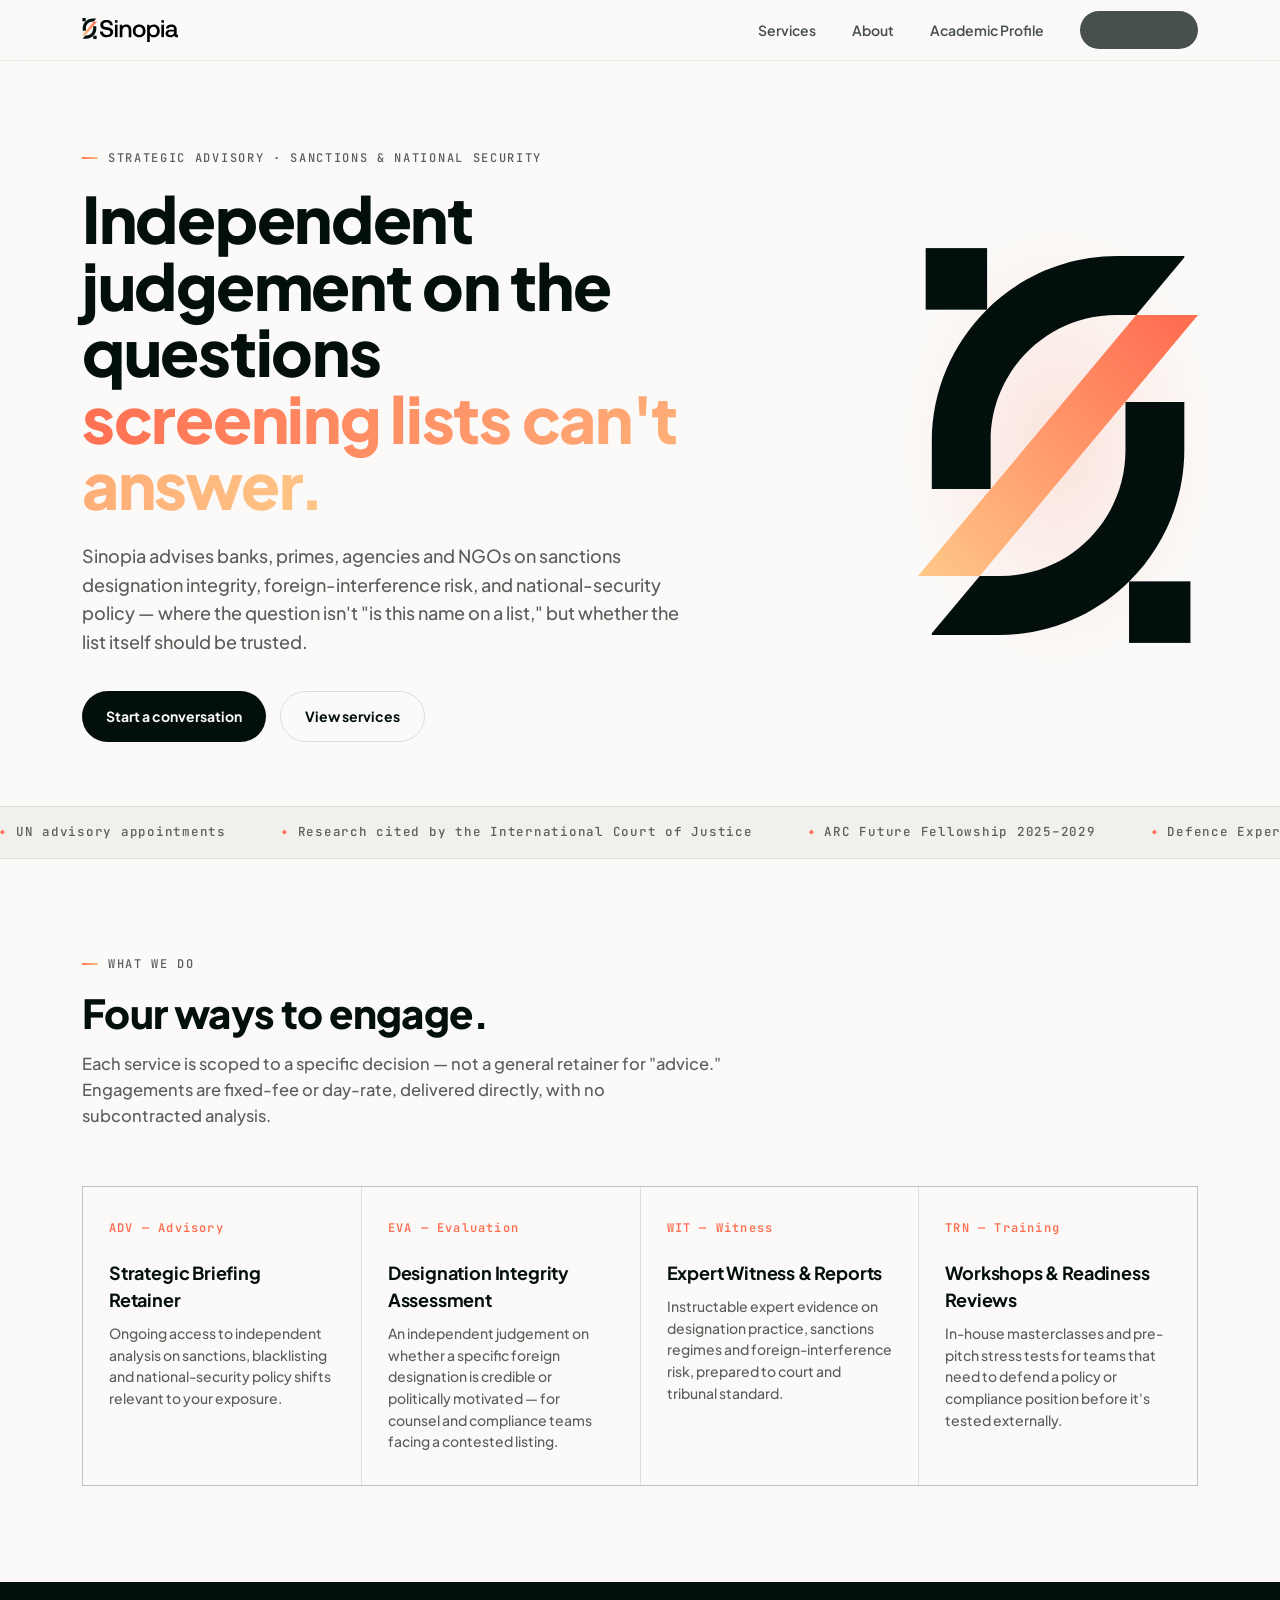
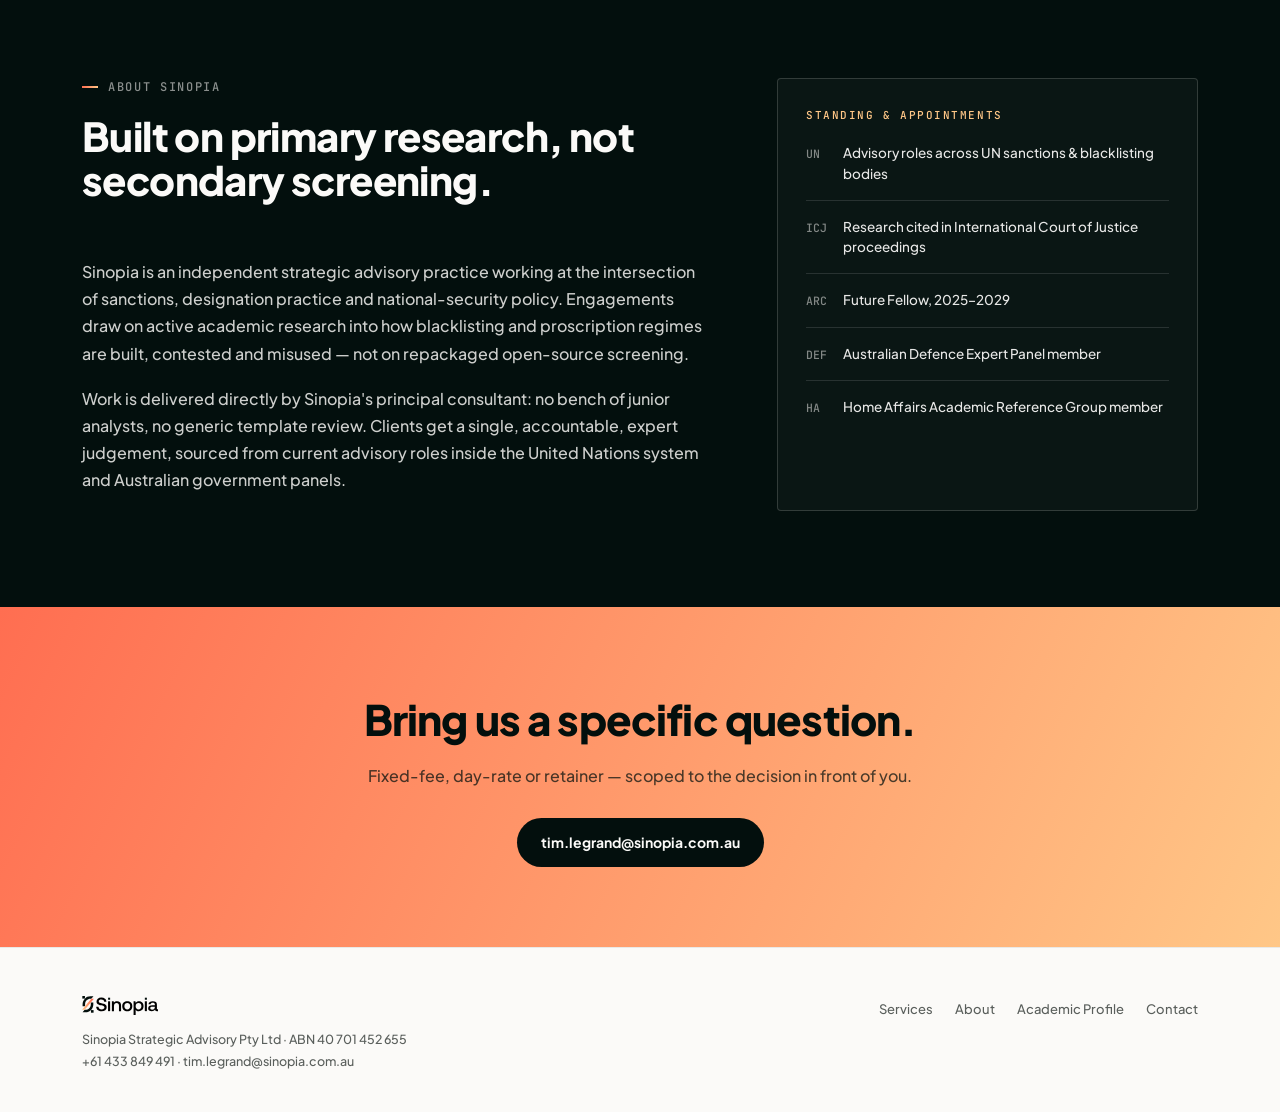
==== index.html @ 49659afa "Initial site: multi-page Sinopia site with noindexed academic profile" ====
<!doctype html>
<html lang="en">
<head>
<meta charset="utf-8">
<meta name="viewport" content="width=device-width,initial-scale=1">
<title>Sinopia Strategic Advisory</title>
<meta name="description" content="Independent strategic advisory on sanctions, designation integrity, and national-security policy. Government-grade analysis for banks, primes, and agencies.">
<link rel="stylesheet" href="styles.css">
</head>
<body>

<header class="site-nav">
  <div class="nav-row">
    <a class="brand" href="index.html" aria-label="Sinopia Strategic Advisory">
      <img src="assets/Asset_3.svg" alt="Sinopia">
    </a>
    <nav>
      <ul class="nav-links">
        <li><a href="#services">Services</a></li>
        <li><a href="#about">About</a></li>
        <li><a href="academic.html">Academic Profile</a></li>
        <li><a href="#contact" class="nav-cta">Get in touch</a></li>
      </ul>
    </nav>
  </div>
</header>

<section class="hero">
  <div class="wrap hero-grid">
    <div>
      <div class="eyebrow">Strategic Advisory · Sanctions &amp; National Security</div>
      <h1>Independent judgement on the questions <span class="accent">screening lists can't answer.</span></h1>
      <p class="lede">Sinopia advises banks, primes, agencies and NGOs on sanctions designation integrity, foreign-interference risk, and national-security policy — where the question isn't "is this name on a list," but whether the list itself should be trusted.</p>
      <div class="hero-actions">
        <a href="#contact" class="btn btn-primary">Start a conversation</a>
        <a href="#services" class="btn btn-ghost">View services</a>
      </div>
    </div>
    <div class="hero-mark">
      <div class="slash-glow"></div>
      <img src="assets/Asset_6.svg" alt="">
    </div>
  </div>
</section>

<div class="marquee" aria-hidden="true">
  <div class="marquee-track">
    <span>UN advisory appointments</span>
    <span>Research cited by the International Court of Justice</span>
    <span>ARC Future Fellowship 2025–2029</span>
    <span>Defence Expert Panel</span>
    <span>Home Affairs Reference Group</span>
    <span>$2.7M+ competitive funding track record</span>
    <span>UN advisory appointments</span>
    <span>Research cited by the International Court of Justice</span>
    <span>ARC Future Fellowship 2025–2029</span>
    <span>Defence Expert Panel</span>
    <span>Home Affairs Reference Group</span>
    <span>$2.7M+ competitive funding track record</span>
  </div>
</div>

<section id="services">
  <div class="wrap">
    <div class="section-head">
      <div class="eyebrow">What we do</div>
      <h2>Four ways to engage.</h2>
      <p>Each service is scoped to a specific decision — not a general retainer for "advice." Engagements are fixed-fee or day-rate, delivered directly, with no subcontracted analysis.</p>
    </div>
    <div class="services-grid">
      <div class="service-card">
        <span class="service-code">ADV — Advisory</span>
        <h3>Strategic Briefing Retainer</h3>
        <p>Ongoing access to independent analysis on sanctions, blacklisting and national-security policy shifts relevant to your exposure.</p>
      </div>
      <div class="service-card">
        <span class="service-code">EVA — Evaluation</span>
        <h3>Designation Integrity Assessment</h3>
        <p>An independent judgement on whether a specific foreign designation is credible or politically motivated — for counsel and compliance teams facing a contested listing.</p>
      </div>
      <div class="service-card">
        <span class="service-code">WIT — Witness</span>
        <h3>Expert Witness &amp; Reports</h3>
        <p>Instructable expert evidence on designation practice, sanctions regimes and foreign-interference risk, prepared to court and tribunal standard.</p>
      </div>
      <div class="service-card">
        <span class="service-code">TRN — Training</span>
        <h3>Workshops &amp; Readiness Reviews</h3>
        <p>In-house masterclasses and pre-pitch stress tests for teams that need to defend a policy or compliance position before it's tested externally.</p>
      </div>
    </div>
  </div>
</section>

<section class="about" id="about">
  <div class="wrap about-grid">
    <div>
      <div class="section-head">
        <div class="eyebrow" style="color:rgba(251,250,248,0.55)">About Sinopia</div>
        <h2>Built on primary research, not secondary screening.</h2>
      </div>
      <div class="about-body">
        <p>Sinopia is an independent strategic advisory practice working at the intersection of sanctions, designation practice and national-security policy. Engagements draw on active academic research into how blacklisting and proscription regimes are built, contested and misused — not on repackaged open-source screening.</p>
        <p>Work is delivered directly by Sinopia's principal consultant: no bench of junior analysts, no generic template review. Clients get a single, accountable, expert judgement, sourced from current advisory roles inside the United Nations system and Australian government panels.</p>
      </div>
    </div>
    <div class="dossier">
      <span class="dossier-label">Standing &amp; appointments</span>
      <dl>
        <dt>UN</dt><dd>Advisory roles across UN sanctions &amp; blacklisting bodies</dd>
        <hr>
        <dt>ICJ</dt><dd>Research cited in International Court of Justice proceedings</dd>
        <hr>
        <dt>ARC</dt><dd>Future Fellow, 2025–2029</dd>
        <hr>
        <dt>DEF</dt><dd>Australian Defence Expert Panel member</dd>
        <hr>
        <dt>HA</dt><dd>Home Affairs Academic Reference Group member</dd>
      </dl>
    </div>
  </div>
</section>

<section class="contact-band" id="contact">
  <div class="wrap">
    <h2>Bring us a specific question.</h2>
    <p>Fixed-fee, day-rate or retainer — scoped to the decision in front of you.</p>
    <a href="mailto:tim.legrand@sinopia.com.au" class="btn">tim.legrand@sinopia.com.au</a>
  </div>
</section>

<footer>
  <div class="wrap footer-row">
    <div>
      <img src="assets/Asset_3.svg" alt="Sinopia" style="margin-bottom:14px;">
      <div class="footer-meta">
        Sinopia Strategic Advisory Pty Ltd · ABN 40 701 452 655<br>
        +61 433 849 491 · tim.legrand@sinopia.com.au
      </div>
    </div>
    <ul class="footer-links">
      <li><a href="#services">Services</a></li>
      <li><a href="#about">About</a></li>
      <li><a href="academic.html">Academic Profile</a></li>
      <li><a href="#contact">Contact</a></li>
    </ul>
  </div>
</footer>

</body>
</html>
---- styles.css ----
@import url('https://fonts.googleapis.com/css2?family=Plus+Jakarta+Sans:ital,wght@0,400;0,500;0,600;0,700;0,800;1,500&family=JetBrains+Mono:wght@400;500;600&display=swap');

:root{
  --ink:#030f0d;
  --paper:#fbfaf8;
  --paper-2:#f2f0ec;
  --line: rgba(3,15,13,0.12);
  --line-soft: rgba(3,15,13,0.07);
  --mut:#5a5f5c;
  --navy:#29429B;
  --amber:#FCB247;
  --coral:#FF6E51;
  --peach:#FFC787;
  --grad: linear-gradient(115deg, var(--coral) 0%, var(--peach) 100%);
  --serif: "Plus Jakarta Sans", ui-sans-serif, -apple-system, sans-serif;
  --mono: "JetBrains Mono", ui-monospace, monospace;
  --maxw: 1180px;
}

*{box-sizing:border-box; margin:0; padding:0;}
html{scroll-behavior:smooth;}
body{
  background:var(--paper);
  color:var(--ink);
  font-family:var(--serif);
  font-weight:500;
  line-height:1.5;
  -webkit-font-smoothing:antialiased;
}
img{display:block; max-width:100%;}
a{color:inherit;}
.wrap{max-width:var(--maxw); margin:0 auto; padding:0 32px;}

/* ---------- Nav ---------- */
header.site-nav{
  position:sticky; top:0; z-index:50;
  background:rgba(251,250,248,0.86);
  backdrop-filter:blur(10px);
  border-bottom:1px solid var(--line-soft);
}
.nav-row{
  display:flex; align-items:center; justify-content:space-between;
  padding:18px 32px; max-width:var(--maxw); margin:0 auto;
}
.brand{display:flex; align-items:center; gap:10px; text-decoration:none;}
.brand img{height:24px; width:auto;}
.nav-links{display:flex; align-items:center; gap:36px; list-style:none;}
.nav-links a{
  text-decoration:none; font-size:14px; font-weight:600; color:var(--ink);
  opacity:0.72; transition:opacity .15s;
}
.nav-links a:hover{opacity:1;}
.nav-cta{
  font-size:13px; font-weight:700; padding:10px 18px; border-radius:100px;
  background:var(--ink); color:var(--paper); text-decoration:none;
  letter-spacing:.01em;
}
@media (max-width:760px){
  .nav-links{display:none;}
}

/* ---------- Eyebrow / labels ---------- */
.eyebrow{
  font-family:var(--mono); font-size:12px; letter-spacing:.14em; text-transform:uppercase;
  color:var(--mut); display:flex; align-items:center; gap:10px; margin-bottom:18px;
}
.eyebrow::before{
  content:""; width:16px; height:2px; background:var(--grad); display:inline-block;
}

/* ---------- Hero ---------- */
.hero{
  padding:88px 0 64px;
  position:relative;
  overflow:hidden;
}
.hero-grid{
  display:grid; grid-template-columns:1.15fr 0.85fr; gap:64px; align-items:center;
}
.hero h1{
  font-size:clamp(38px,5.2vw,64px);
  line-height:1.04;
  letter-spacing:-0.02em;
  font-weight:800;
}
.hero h1 .accent{
  background:var(--grad);
  -webkit-background-clip:text; background-clip:text; color:transparent;
}
.hero p.lede{
  margin-top:24px; font-size:18px; line-height:1.6; color:var(--mut); max-width:46ch;
  font-weight:500;
}
.hero-actions{display:flex; gap:14px; margin-top:34px; flex-wrap:wrap;}
.btn{
  display:inline-flex; align-items:center; gap:8px;
  font-size:14px; font-weight:700; text-decoration:none;
  padding:14px 24px; border-radius:100px;
}
.btn-primary{background:var(--ink); color:var(--paper);}
.btn-ghost{border:1.5px solid var(--line); color:var(--ink);}
.btn-primary:hover{opacity:.88;}
.btn-ghost:hover{border-color:var(--ink);}

.hero-mark{
  position:relative; aspect-ratio:206/290; max-width:280px; margin-left:auto;
}
.hero-mark svg, .hero-mark img{width:100%; height:100%;}
.hero-mark .slash-glow{
  position:absolute; inset:-30%;
  background:radial-gradient(closest-side, rgba(255,110,81,0.16), transparent 70%);
  z-index:-1;
}
@media (max-width:860px){
  .hero-grid{grid-template-columns:1fr; gap:40px;}
  .hero-mark{margin:0 auto; max-width:170px;}
}

/* ---------- Credentials marquee ---------- */
.marquee{
  border-top:1px solid var(--line-soft); border-bottom:1px solid var(--line-soft);
  background:var(--paper-2);
  overflow:hidden; padding:16px 0;
}
.marquee-track{
  display:flex; gap:56px; white-space:nowrap;
  animation:scroll 34s linear infinite;
  width:max-content;
}
.marquee-track span{
  font-family:var(--mono); font-size:12.5px; letter-spacing:.06em;
  color:var(--mut); display:inline-flex; align-items:center; gap:10px;
}
.marquee-track span::before{content:"◆"; color:var(--coral); font-size:8px;}
@keyframes scroll{ from{transform:translateX(0);} to{transform:translateX(-50%);} }
@media (prefers-reduced-motion: reduce){ .marquee-track{animation:none;} }

/* ---------- Section shell ---------- */
section{padding:96px 0;}
.section-head{max-width:640px; margin-bottom:56px;}
.section-head h2{
  font-size:clamp(28px,3.4vw,40px); font-weight:800; letter-spacing:-0.015em; line-height:1.1;
}
.section-head p{margin-top:16px; color:var(--mut); font-size:16.5px; line-height:1.6;}

/* ---------- Services ---------- */
.services-grid{
  display:grid; grid-template-columns:repeat(4,1fr); gap:1px;
  background:var(--line); border:1px solid var(--line);
}
.service-card{
  background:var(--paper); padding:32px 26px; position:relative;
  transition:background .18s;
}
.service-card:hover{background:var(--paper-2);}
.service-code{
  font-family:var(--mono); font-size:12px; letter-spacing:.1em; font-weight:600;
  color:var(--coral); margin-bottom:22px; display:block;
}
.service-card h3{font-size:18px; font-weight:700; margin-bottom:10px; letter-spacing:-0.01em;}
.service-card p{font-size:14px; color:var(--mut); line-height:1.55;}
@media (max-width:900px){ .services-grid{grid-template-columns:1fr 1fr;} }
@media (max-width:560px){ .services-grid{grid-template-columns:1fr;} }

/* ---------- About / dossier ---------- */
.about{background:var(--ink); color:var(--paper);}
.about .section-head p{color:rgba(251,250,248,0.68);}
.about-grid{display:grid; grid-template-columns:1.2fr 0.8fr; gap:64px;}
.about-body p{color:rgba(251,250,248,0.82); font-size:16px; line-height:1.7; margin-bottom:18px; max-width:56ch;}
.dossier{
  border:1px solid rgba(251,250,248,0.16); border-radius:4px; padding:28px;
  background:rgba(251,250,248,0.03);
}
.dossier-label{
  font-family:var(--mono); font-size:11px; letter-spacing:.14em; text-transform:uppercase;
  color:var(--peach); margin-bottom:20px; display:block;
}
.dossier dl{display:grid; grid-template-columns:auto 1fr; gap:10px 16px; font-size:13.5px;}
.dossier dt{color:rgba(251,250,248,0.5); font-family:var(--mono); font-size:11.5px; padding-top:2px;}
.dossier dd{color:rgba(251,250,248,0.92); font-weight:500;}
.dossier hr{border:0; border-top:1px solid rgba(251,250,248,0.12); grid-column:1/-1; margin:6px 0;}
@media (max-width:860px){ .about-grid{grid-template-columns:1fr; gap:36px;} }

/* ---------- Contact ---------- */
.contact-band{
  background:var(--grad); padding:80px 0; text-align:center;
}
.contact-band h2{font-size:clamp(28px,4vw,42px); font-weight:800; color:var(--ink); letter-spacing:-0.02em;}
.contact-band p{margin-top:14px; color:rgba(3,15,13,0.72); font-size:16px;}
.contact-band .btn{margin-top:30px; background:var(--ink); color:var(--paper);}

/* ---------- Footer ---------- */
footer{padding:48px 0 40px; border-top:1px solid var(--line-soft);}
.footer-row{display:flex; justify-content:space-between; align-items:flex-start; flex-wrap:wrap; gap:24px;}
.footer-row img{height:19px;}
.footer-meta{font-size:12.5px; color:var(--mut); line-height:1.7;}
.footer-links{display:flex; gap:22px; list-style:none;}
.footer-links a{font-size:13px; color:var(--mut); text-decoration:none;}
.footer-links a:hover{color:var(--ink);}

/* ---------- Academic page ---------- */
.academic-hero{padding:72px 0 40px; border-bottom:1px solid var(--line-soft);}
.academic-hero .eyebrow{margin-bottom:22px;}
.academic-hero h1{font-size:clamp(32px,4.4vw,50px); font-weight:800; letter-spacing:-0.02em;}
.academic-hero .role{margin-top:14px; font-size:17px; color:var(--mut); max-width:60ch; line-height:1.6;}
.back-link{
  display:inline-flex; align-items:center; gap:8px; font-size:13.5px; font-weight:600;
  text-decoration:none; color:var(--mut); margin-bottom:28px;
}
.back-link:hover{color:var(--ink);}
.ac-grid{display:grid; grid-template-columns:0.7fr 1.3fr; gap:56px; padding:64px 0;}
.ac-block{margin-bottom:44px;}
.ac-block h2{
  font-family:var(--mono); font-size:12px; letter-spacing:.12em; text-transform:uppercase;
  color:var(--coral); margin-bottom:18px;
}
.ac-item{padding:14px 0; border-top:1px solid var(--line-soft);}
.ac-item:first-child{border-top:none;}
.ac-item .role{font-weight:700; font-size:15px;}
.ac-item .org{color:var(--mut); font-size:13.5px; margin-top:2px;}
.ac-item .yr{font-family:var(--mono); font-size:11.5px; color:var(--mut); float:right;}
.ac-side{position:sticky; top:100px; align-self:start;}
.ac-side .dossier{background:var(--paper-2); border-color:var(--line);}
.ac-side .dossier-label{color:var(--coral);}
.ac-side dt{color:var(--mut);}
.ac-side dd{color:var(--ink);}
.ac-side .dossier hr{border-top-color:var(--line);}
@media (max-width:900px){
  .ac-grid{grid-template-columns:1fr; gap:0;}
  .ac-side{position:static; margin-bottom:40px;}
}
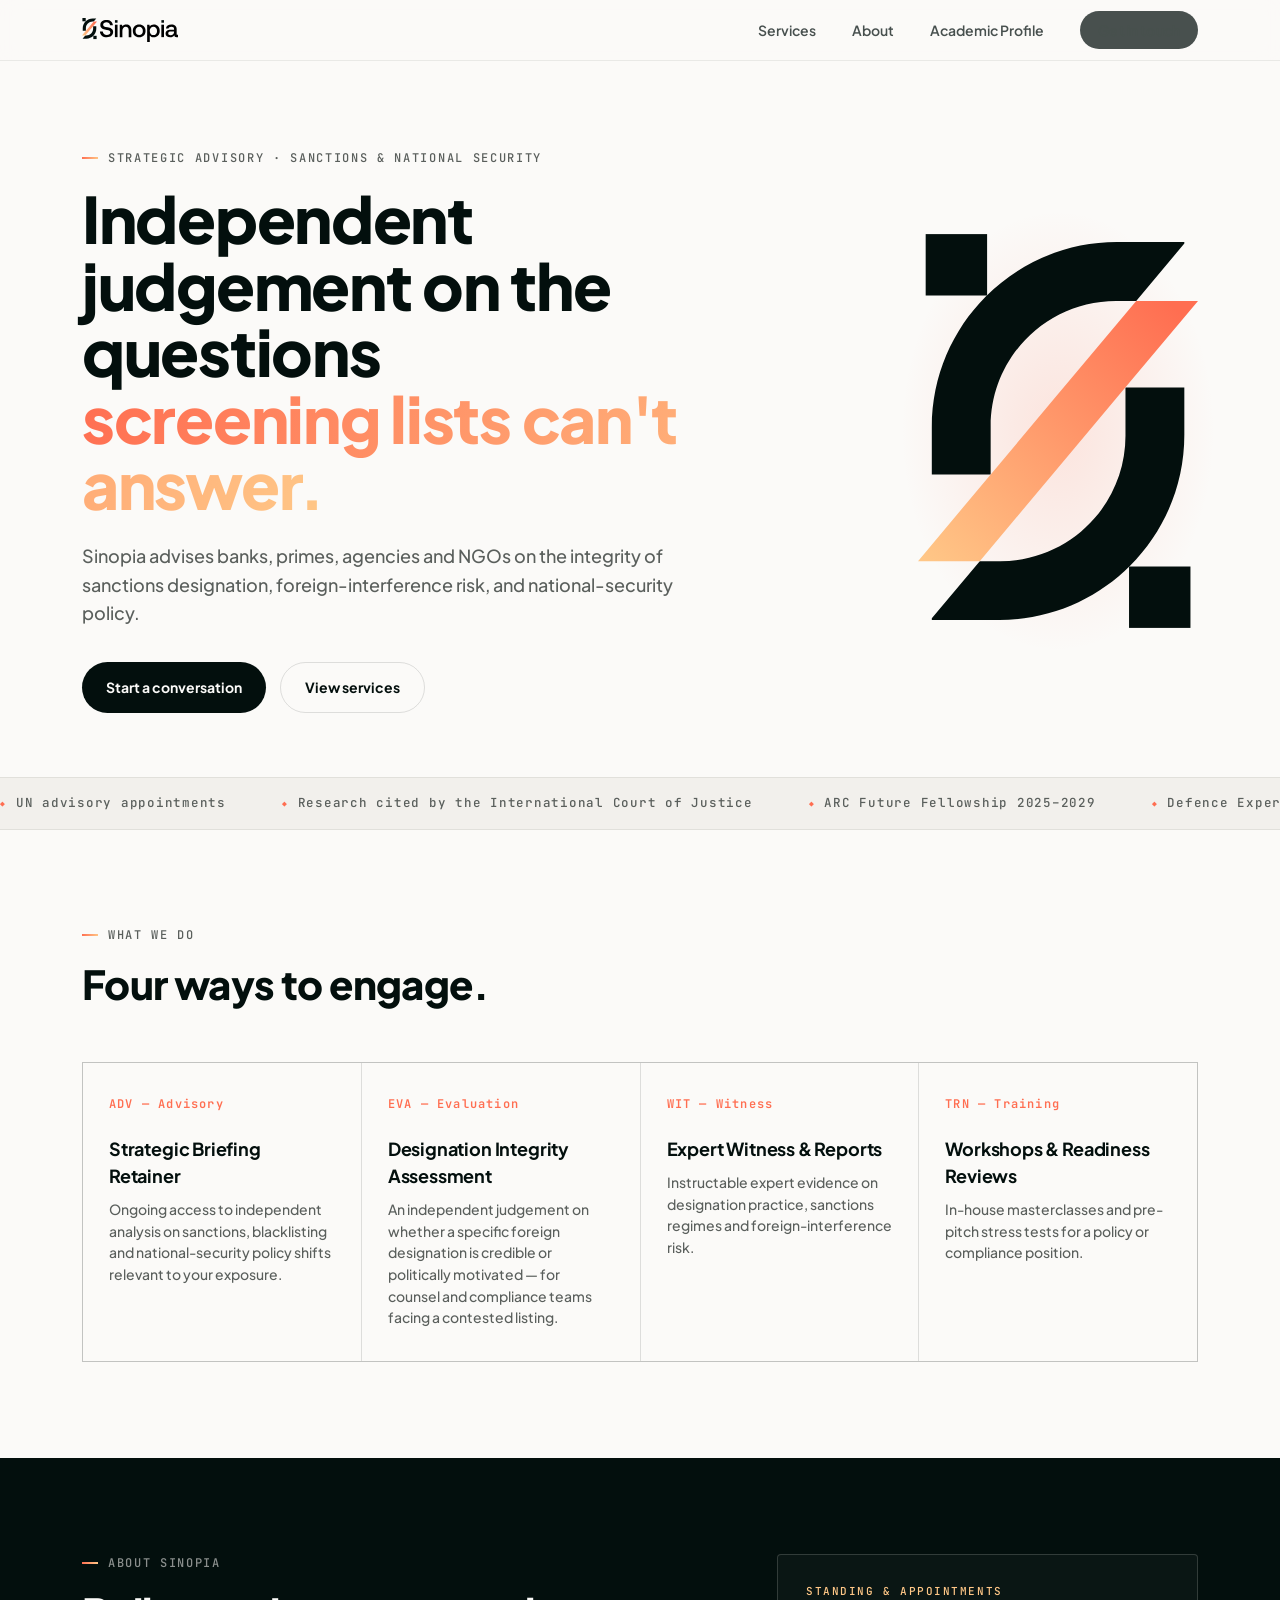
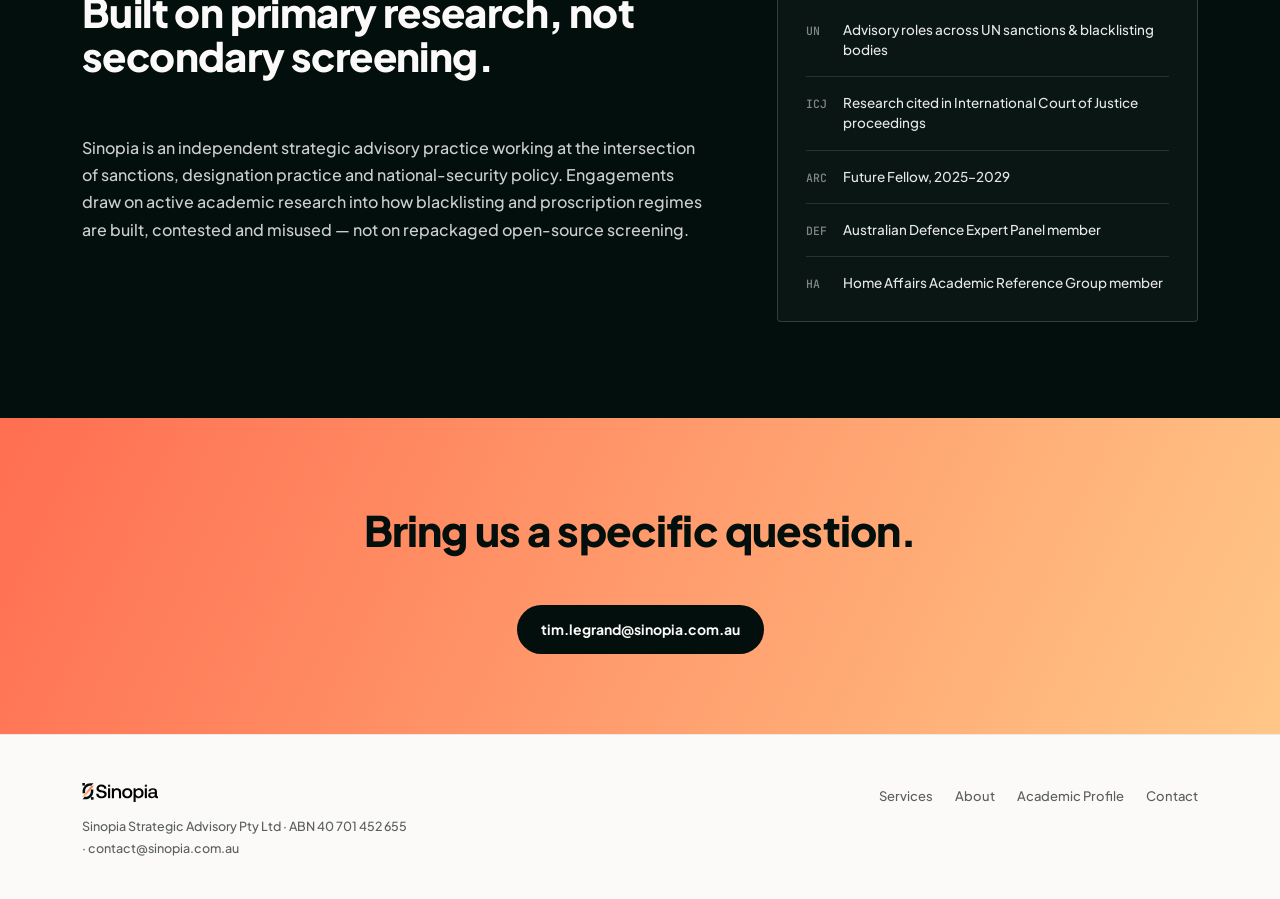
==== commit 70096286: "Update index.html" ====
--- a/index.html
+++ b/index.html
@@ -30,7 +30,7 @@
     <div>
       <div class="eyebrow">Strategic Advisory · Sanctions &amp; National Security</div>
       <h1>Independent judgement on the questions <span class="accent">screening lists can't answer.</span></h1>
-      <p class="lede">Sinopia advises banks, primes, agencies and NGOs on sanctions designation integrity, foreign-interference risk, and national-security policy — where the question isn't "is this name on a list," but whether the list itself should be trusted.</p>
+      <p class="lede">Sinopia advises banks, primes, agencies and NGOs on the integrity of sanctions designation, foreign-interference risk, and national-security policy.</p>
       <div class="hero-actions">
         <a href="#contact" class="btn btn-primary">Start a conversation</a>
         <a href="#services" class="btn btn-ghost">View services</a>
@@ -65,7 +65,7 @@
     <div class="section-head">
       <div class="eyebrow">What we do</div>
       <h2>Four ways to engage.</h2>
-      <p>Each service is scoped to a specific decision — not a general retainer for "advice." Engagements are fixed-fee or day-rate, delivered directly, with no subcontracted analysis.</p>
+      <p></p>
     </div>
     <div class="services-grid">
       <div class="service-card">
@@ -81,12 +81,12 @@
       <div class="service-card">
         <span class="service-code">WIT — Witness</span>
         <h3>Expert Witness &amp; Reports</h3>
-        <p>Instructable expert evidence on designation practice, sanctions regimes and foreign-interference risk, prepared to court and tribunal standard.</p>
+        <p>Instructable expert evidence on designation practice, sanctions regimes and foreign-interference risk.</p>
       </div>
       <div class="service-card">
         <span class="service-code">TRN — Training</span>
         <h3>Workshops &amp; Readiness Reviews</h3>
-        <p>In-house masterclasses and pre-pitch stress tests for teams that need to defend a policy or compliance position before it's tested externally.</p>
+        <p>In-house masterclasses and pre-pitch stress tests for a policy or compliance position.</p>
       </div>
     </div>
   </div>
@@ -101,7 +101,7 @@
       </div>
       <div class="about-body">
         <p>Sinopia is an independent strategic advisory practice working at the intersection of sanctions, designation practice and national-security policy. Engagements draw on active academic research into how blacklisting and proscription regimes are built, contested and misused — not on repackaged open-source screening.</p>
-        <p>Work is delivered directly by Sinopia's principal consultant: no bench of junior analysts, no generic template review. Clients get a single, accountable, expert judgement, sourced from current advisory roles inside the United Nations system and Australian government panels.</p>
+        <p></p>
       </div>
     </div>
     <div class="dossier">
@@ -124,8 +124,8 @@
 <section class="contact-band" id="contact">
   <div class="wrap">
     <h2>Bring us a specific question.</h2>
-    <p>Fixed-fee, day-rate or retainer — scoped to the decision in front of you.</p>
-    <a href="mailto:tim.legrand@sinopia.com.au" class="btn">tim.legrand@sinopia.com.au</a>
+    <p></p>
+    <a href="mailto:contact@sinopia.com.au" class="btn">tim.legrand@sinopia.com.au</a>
   </div>
 </section>
 
@@ -135,7 +135,7 @@
       <img src="assets/Asset_3.svg" alt="Sinopia" style="margin-bottom:14px;">
       <div class="footer-meta">
         Sinopia Strategic Advisory Pty Ltd · ABN 40 701 452 655<br>
-        +61 433 849 491 · tim.legrand@sinopia.com.au
+         · contact@sinopia.com.au
       </div>
     </div>
     <ul class="footer-links">
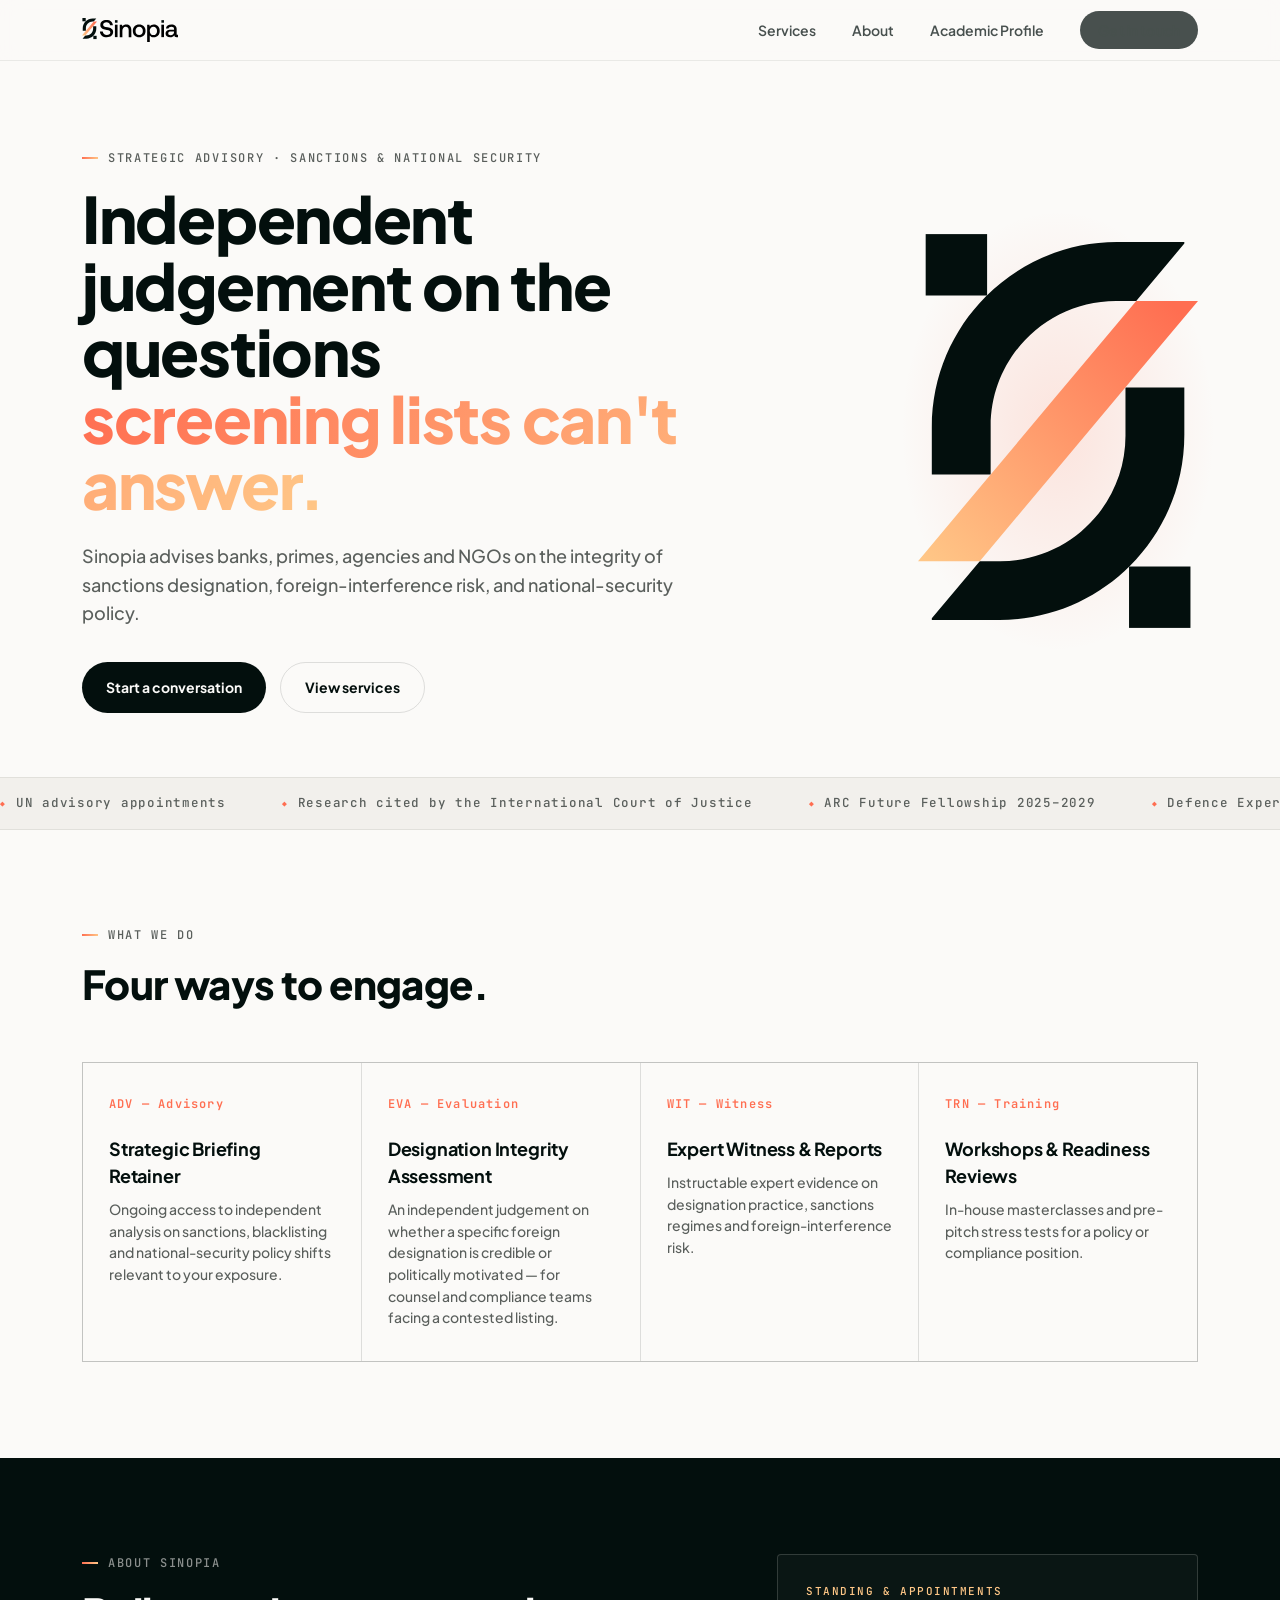
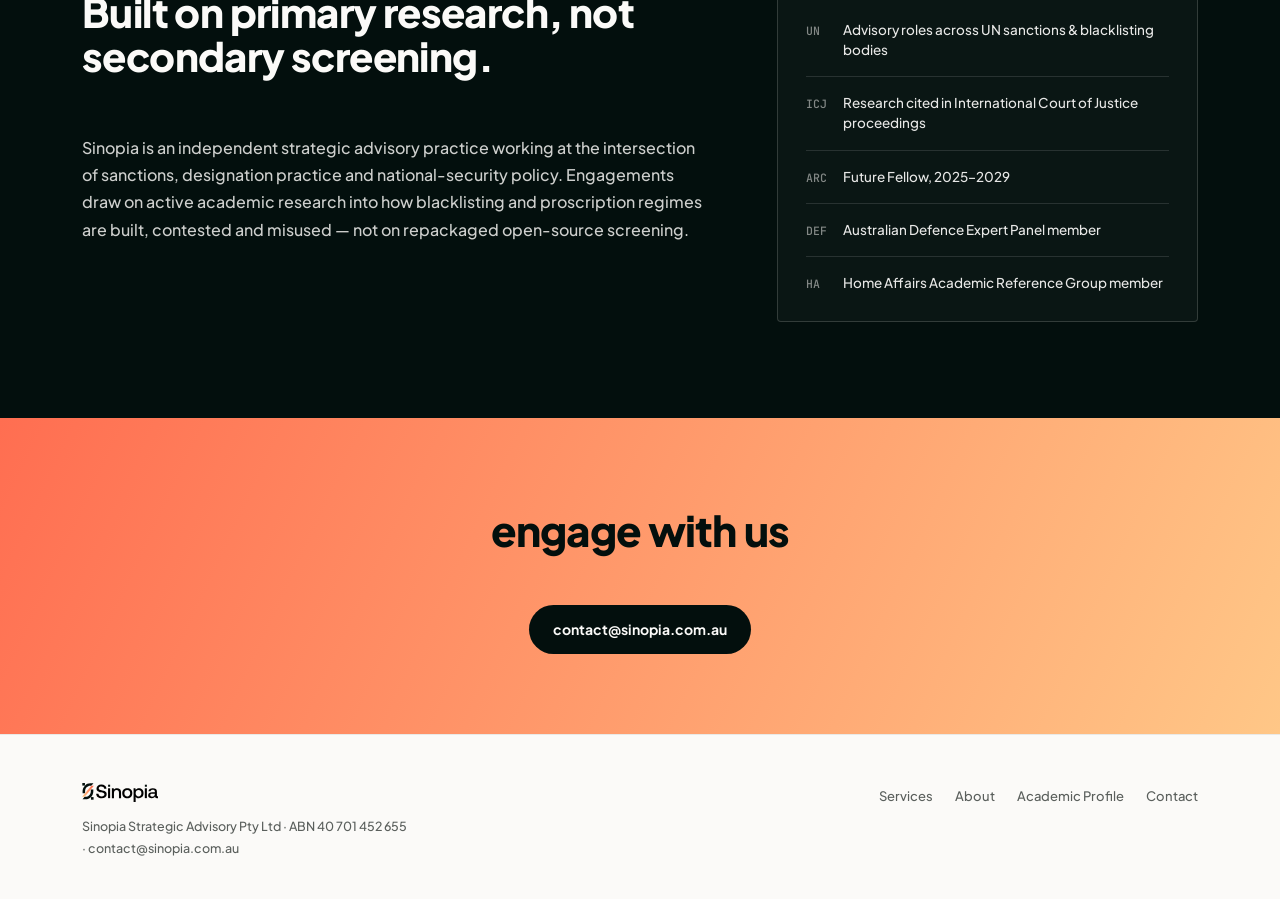
==== commit 0afb8919: "Update index.html" ====
--- a/index.html
+++ b/index.html
@@ -123,9 +123,9 @@
 
 <section class="contact-band" id="contact">
   <div class="wrap">
-    <h2>Bring us a specific question.</h2>
+    <h2>engage with us</h2>
     <p></p>
-    <a href="mailto:contact@sinopia.com.au" class="btn">tim.legrand@sinopia.com.au</a>
+    <a href="mailto:contact@sinopia.com.au" class="btn">contact@sinopia.com.au</a>
   </div>
 </section>
 
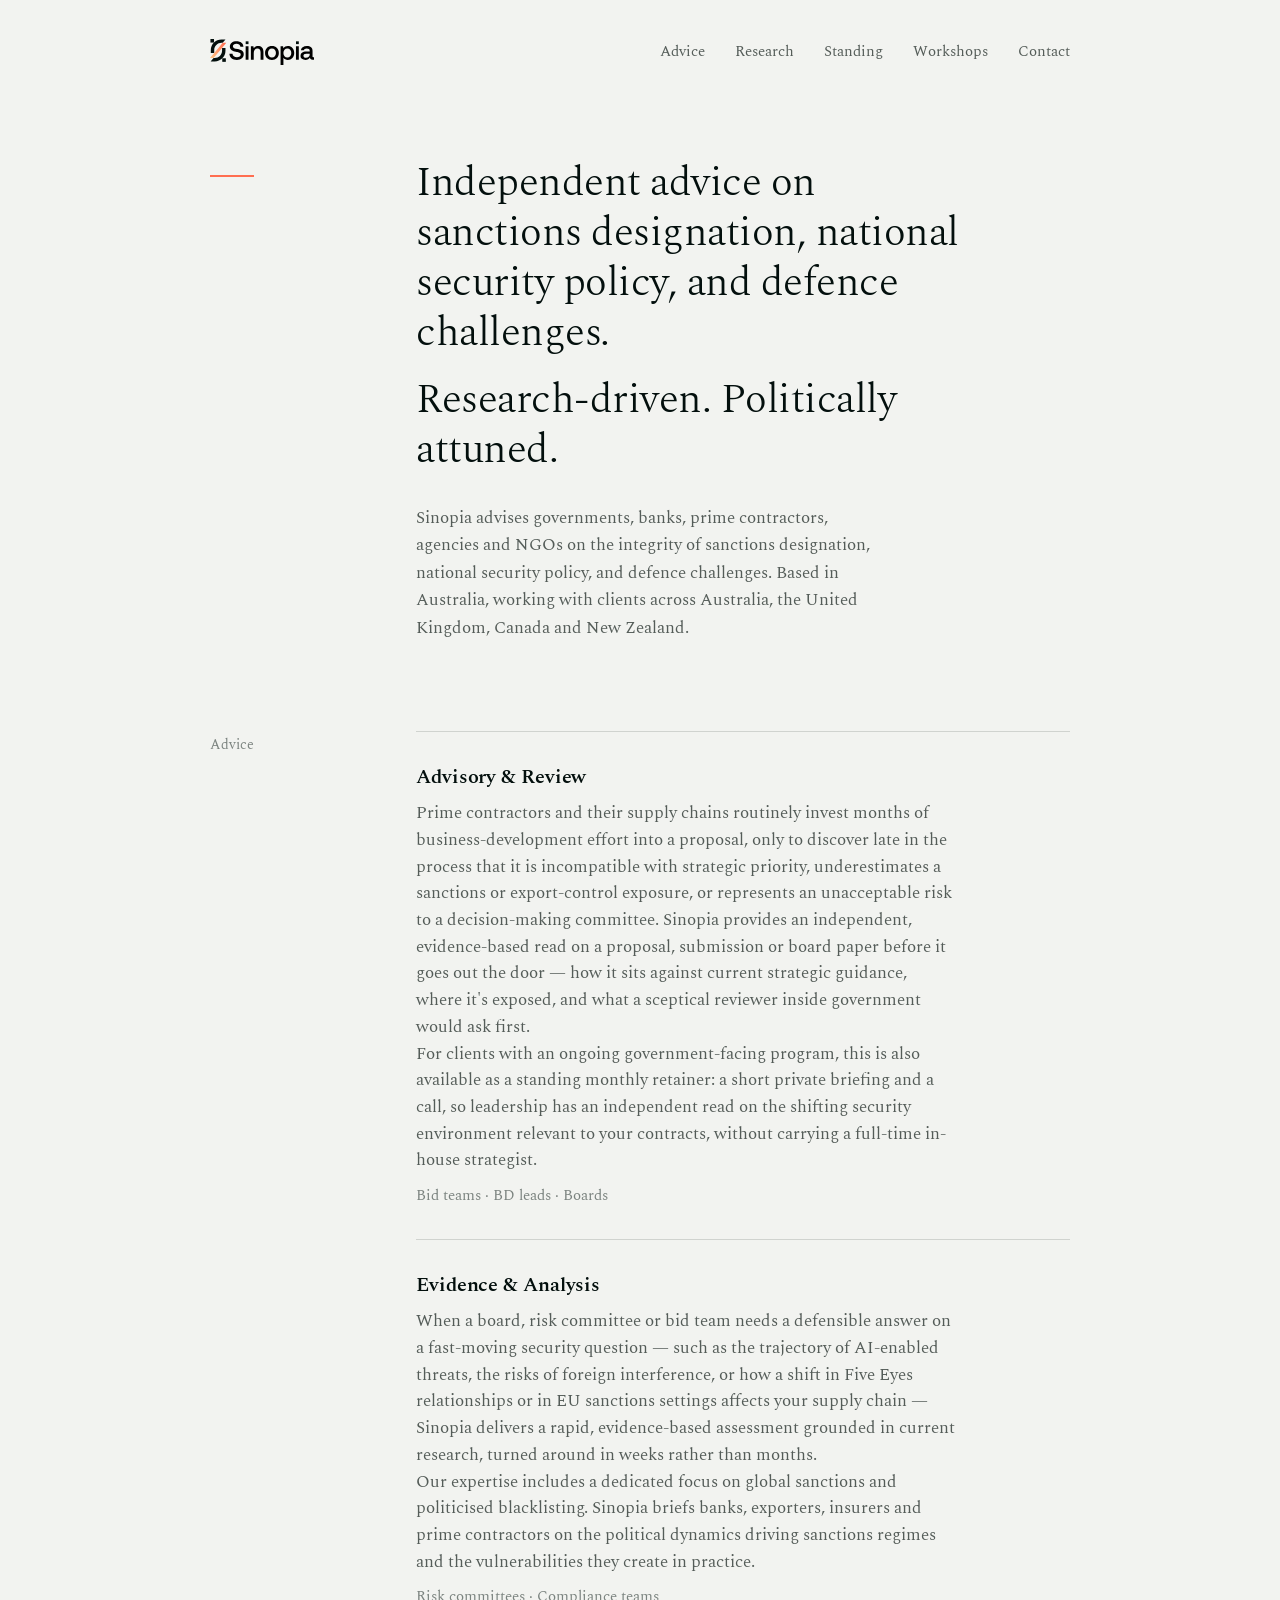
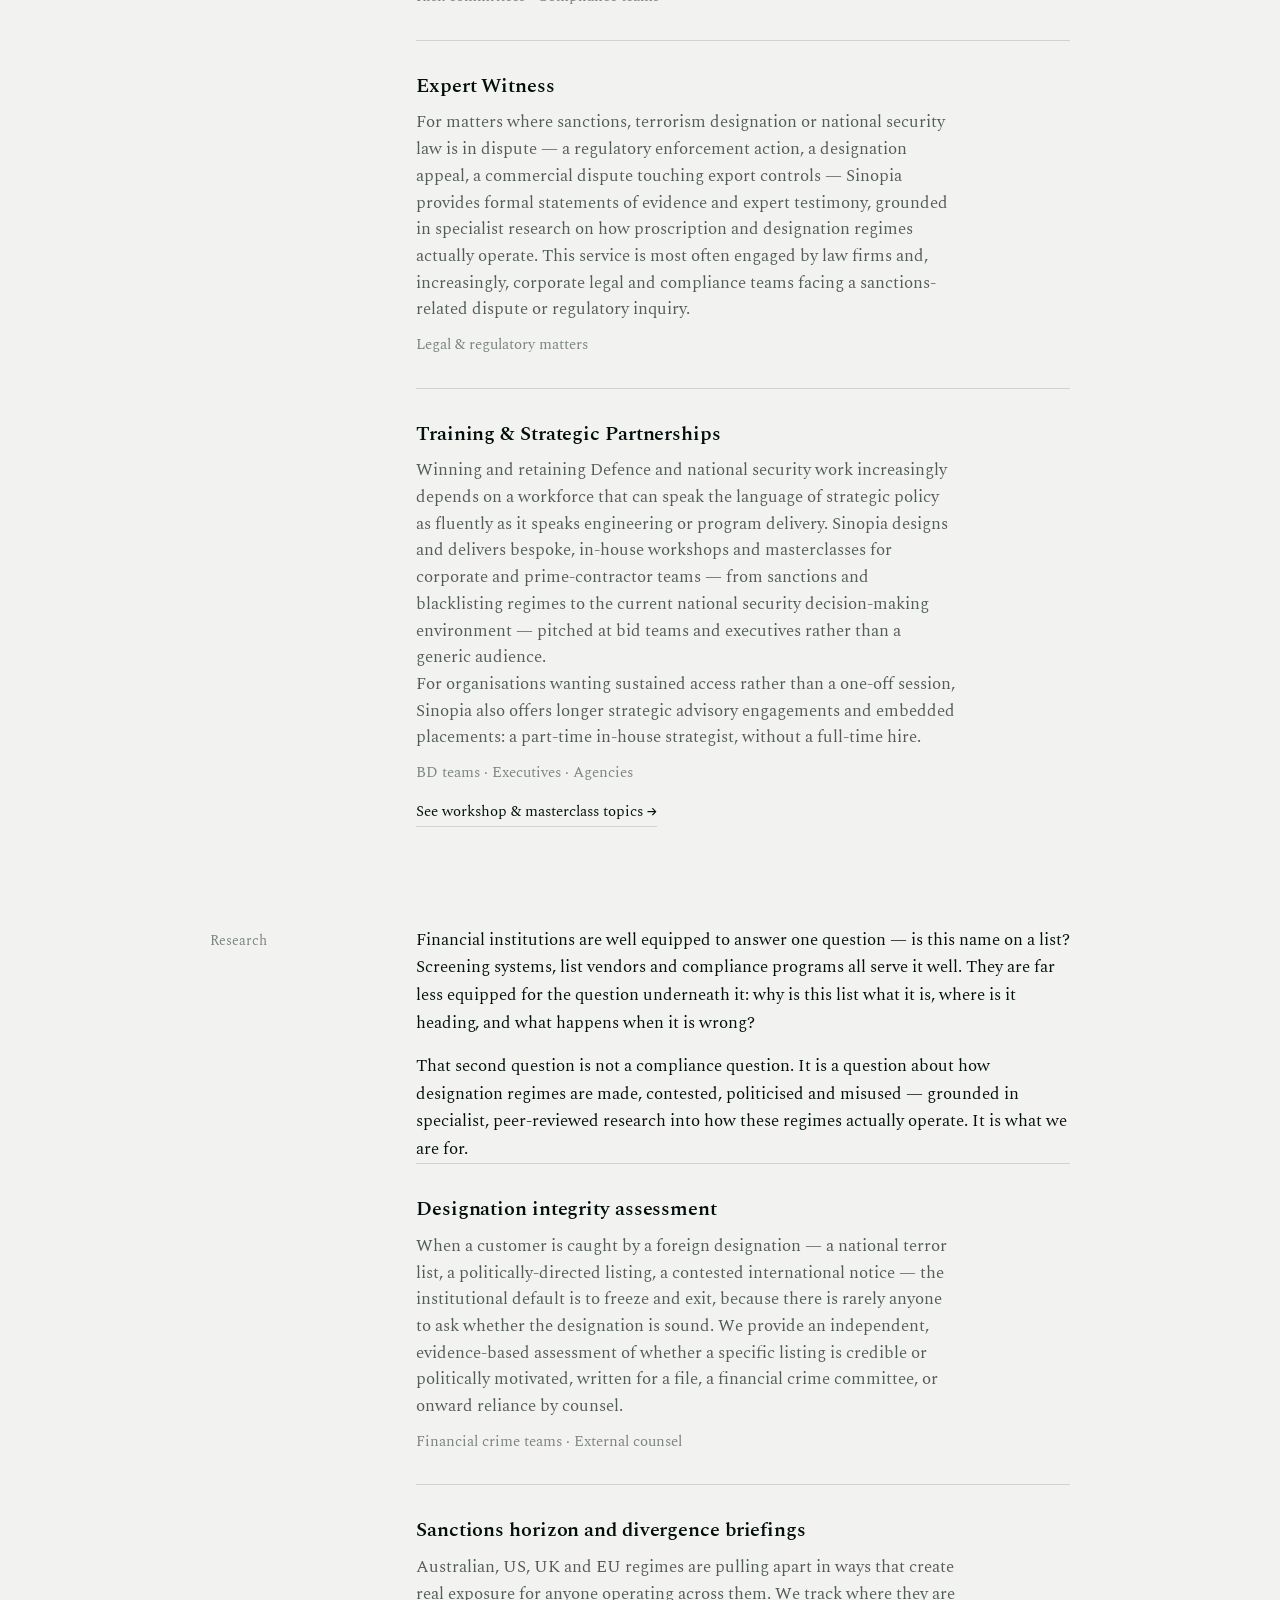
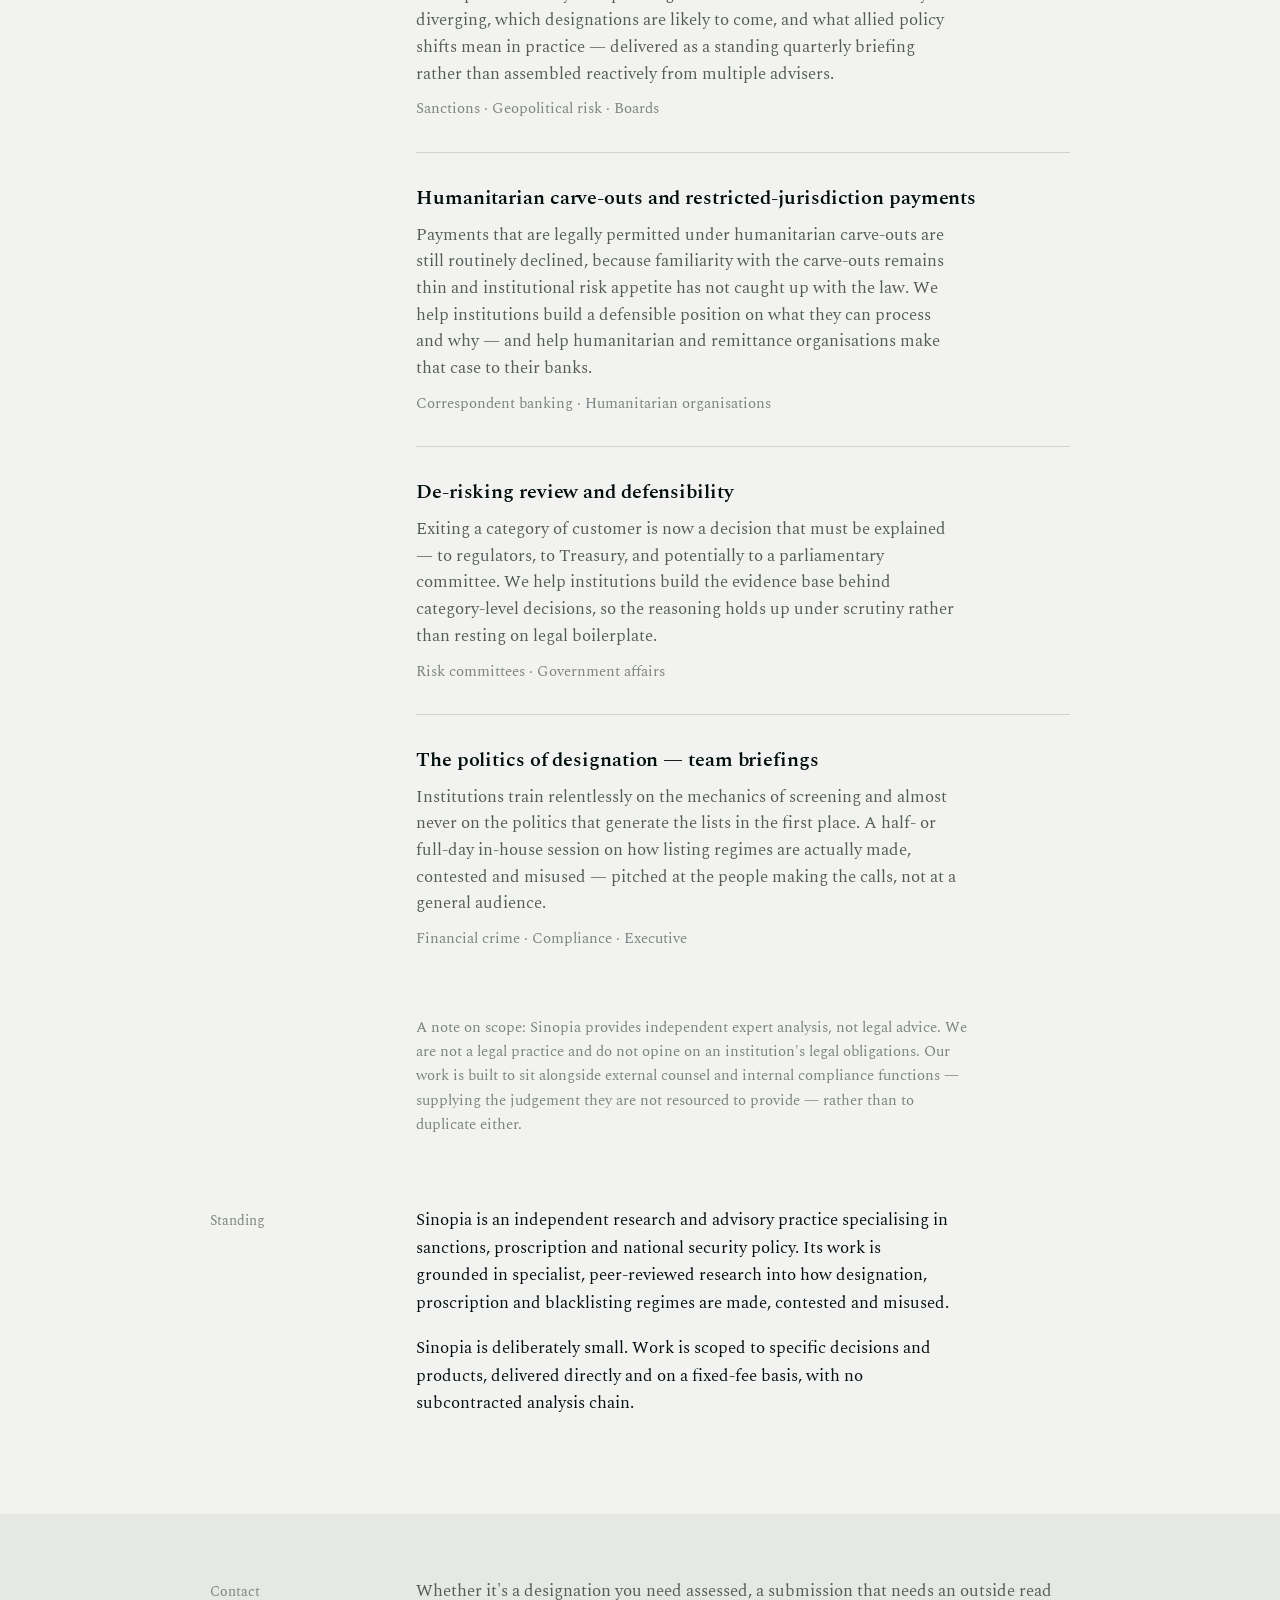
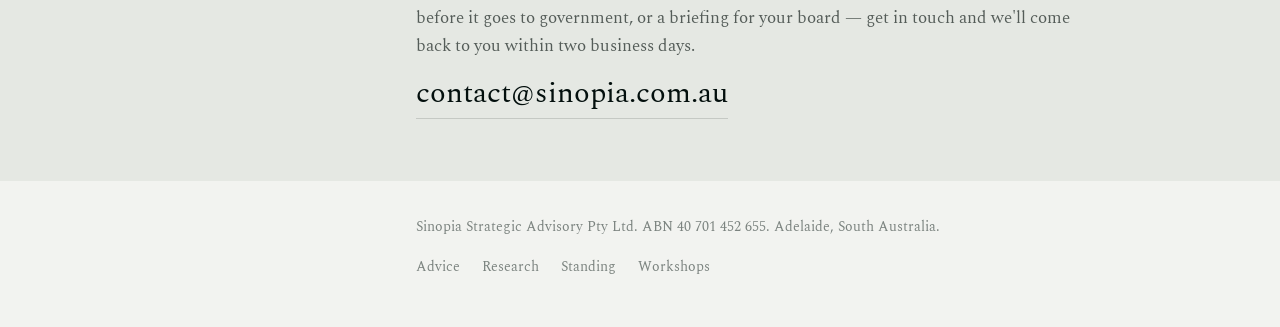
==== commit 5e789062: "Publish depersonalised site" ====
--- a/index.html
+++ b/index.html
@@ -4,146 +4,149 @@
 <meta charset="utf-8">
 <meta name="viewport" content="width=device-width,initial-scale=1">
 <title>Sinopia Strategic Advisory</title>
-<meta name="description" content="Independent strategic advisory on sanctions, designation integrity, and national-security policy. Government-grade analysis for banks, primes, and agencies.">
+<meta name="description" content="Independent advisory on national security policy, sanctions and blacklisting regimes, and international security governance.">
 <link rel="stylesheet" href="styles.css">
 </head>
 <body>
 
-<header class="site-nav">
-  <div class="nav-row">
-    <a class="brand" href="index.html" aria-label="Sinopia Strategic Advisory">
-      <img src="assets/Asset_3.svg" alt="Sinopia">
-    </a>
+<header class="masthead">
+  <div class="sheet masthead-row">
+    <a class="mark" href="/" aria-label="Sinopia Strategic Advisory"><img src="assets/Asset_3.svg" alt="Sinopia"></a>
     <nav>
-      <ul class="nav-links">
-        <li><a href="#services">Services</a></li>
-        <li><a href="#about">About</a></li>
-        <li><a href="academic.html">Academic Profile</a></li>
-        <li><a href="#contact" class="nav-cta">Get in touch</a></li>
+      <ul class="menu">
+        <li><a href="#services">Advice</a></li>
+        <li><a href="#practice">Research</a></li>
+        <li><a href="#standing">Standing</a></li>
+        <li><a href="workshops.html">Workshops</a></li>
+        <li><a href="#contact">Contact</a></li>
       </ul>
     </nav>
   </div>
 </header>
 
-<section class="hero">
-  <div class="wrap hero-grid">
+<section class="opening">
+  <div class="sheet row">
+    <div class="margin-note"><div class="rule-mark"></div></div>
     <div>
-      <div class="eyebrow">Strategic Advisory · Sanctions &amp; National Security</div>
-      <h1>Independent judgement on the questions <span class="accent">screening lists can't answer.</span></h1>
-      <p class="lede">Sinopia advises banks, primes, agencies and NGOs on the integrity of sanctions designation, foreign-interference risk, and national-security policy.</p>
-      <div class="hero-actions">
-        <a href="#contact" class="btn btn-primary">Start a conversation</a>
-        <a href="#services" class="btn btn-ghost">View services</a>
-      </div>
-    </div>
-    <div class="hero-mark">
-      <div class="slash-glow"></div>
-      <img src="assets/Asset_6.svg" alt="">
+      <h1><span class="strand">Independent advice on sanctions designation, national security policy, and defence challenges.</span><span class="strand">Research-driven. Politically attuned.</span></h1>
+      <p class="who">Sinopia advises governments, banks, prime contractors, agencies and NGOs on the integrity of sanctions designation, national security policy, and defence challenges. Based in Australia, working with clients across Australia, the United Kingdom, Canada and New Zealand.</p>
     </div>
   </div>
 </section>
 
-<div class="marquee" aria-hidden="true">
-  <div class="marquee-track">
-    <span>UN advisory appointments</span>
-    <span>Research cited by the International Court of Justice</span>
-    <span>ARC Future Fellowship 2025–2029</span>
-    <span>Defence Expert Panel</span>
-    <span>Home Affairs Reference Group</span>
-    <span>$2.7M+ competitive funding track record</span>
-    <span>UN advisory appointments</span>
-    <span>Research cited by the International Court of Justice</span>
-    <span>ARC Future Fellowship 2025–2029</span>
-    <span>Defence Expert Panel</span>
-    <span>Home Affairs Reference Group</span>
-    <span>$2.7M+ competitive funding track record</span>
-  </div>
-</div>
+<section class="register" id="services">
+  <div class="sheet row">
+    <div class="margin-note">Advice</div>
+    <div>
 
-<section id="services">
-  <div class="wrap">
-    <div class="section-head">
-      <div class="eyebrow">What we do</div>
-      <h2>Four ways to engage.</h2>
-      <p></p>
-    </div>
-    <div class="services-grid">
-      <div class="service-card">
-        <span class="service-code">ADV — Advisory</span>
-        <h3>Strategic Briefing Retainer</h3>
-        <p>Ongoing access to independent analysis on sanctions, blacklisting and national-security policy shifts relevant to your exposure.</p>
+      <div class="entry">
+        <h2>Advisory &amp; Review</h2>
+        <p>Prime contractors and their supply chains routinely invest months of business-development effort into a proposal, only to discover late in the process that it is incompatible with strategic priority, underestimates a sanctions or export-control exposure, or represents an unacceptable risk to a decision-making committee. Sinopia provides an independent, evidence-based read on a proposal, submission or board paper before it goes out the door — how it sits against current strategic guidance, where it's exposed, and what a sceptical reviewer inside government would ask first.</p>
+        <p>For clients with an ongoing government-facing program, this is also available as a standing monthly retainer: a short private briefing and a call, so leadership has an independent read on the shifting security environment relevant to your contracts, without carrying a full-time in-house strategist.</p>
+        <span class="who">Bid teams · BD leads · Boards</span>
       </div>
-      <div class="service-card">
-        <span class="service-code">EVA — Evaluation</span>
-        <h3>Designation Integrity Assessment</h3>
-        <p>An independent judgement on whether a specific foreign designation is credible or politically motivated — for counsel and compliance teams facing a contested listing.</p>
+
+      <div class="entry">
+        <h2>Evidence &amp; Analysis</h2>
+        <p>When a board, risk committee or bid team needs a defensible answer on a fast-moving security question — such as the trajectory of AI-enabled threats, the risks of foreign interference, or how a shift in Five Eyes relationships or in EU sanctions settings affects your supply chain — Sinopia delivers a rapid, evidence-based assessment grounded in current research, turned around in weeks rather than months.</p>
+        <p>Our expertise includes a dedicated focus on global sanctions and politicised blacklisting. Sinopia briefs banks, exporters, insurers and prime contractors on the political dynamics driving sanctions regimes and the vulnerabilities they create in practice.</p>
+        <span class="who">Risk committees · Compliance teams</span>
       </div>
-      <div class="service-card">
-        <span class="service-code">WIT — Witness</span>
-        <h3>Expert Witness &amp; Reports</h3>
-        <p>Instructable expert evidence on designation practice, sanctions regimes and foreign-interference risk.</p>
+
+      <div class="entry">
+        <h2>Expert Witness</h2>
+        <p>For matters where sanctions, terrorism designation or national security law is in dispute — a regulatory enforcement action, a designation appeal, a commercial dispute touching export controls — Sinopia provides formal statements of evidence and expert testimony, grounded in specialist research on how proscription and designation regimes actually operate. This service is most often engaged by law firms and, increasingly, corporate legal and compliance teams facing a sanctions-related dispute or regulatory inquiry.</p>
+        <span class="who">Legal &amp; regulatory matters</span>
       </div>
-      <div class="service-card">
-        <span class="service-code">TRN — Training</span>
-        <h3>Workshops &amp; Readiness Reviews</h3>
-        <p>In-house masterclasses and pre-pitch stress tests for a policy or compliance position.</p>
+
+      <div class="entry">
+        <h2>Training &amp; Strategic Partnerships</h2>
+        <p>Winning and retaining Defence and national security work increasingly depends on a workforce that can speak the language of strategic policy as fluently as it speaks engineering or program delivery. Sinopia designs and delivers bespoke, in-house workshops and masterclasses for corporate and prime-contractor teams — from sanctions and blacklisting regimes to the current national security decision-making environment — pitched at bid teams and executives rather than a generic audience.</p>
+        <p>For organisations wanting sustained access rather than a one-off session, Sinopia also offers longer strategic advisory engagements and embedded placements: a part-time in-house strategist, without a full-time hire.</p>
+        <span class="who">BD teams · Executives · Agencies</span>
+        <a class="more" href="workshops.html">See workshop &amp; masterclass topics →</a>
       </div>
+
     </div>
   </div>
 </section>
 
-<section class="about" id="about">
-  <div class="wrap about-grid">
+<section class="register" id="practice">
+  <div class="sheet row">
+    <div class="margin-note">Research</div>
     <div>
-      <div class="section-head">
-        <div class="eyebrow" style="color:rgba(251,250,248,0.55)">About Sinopia</div>
-        <h2>Built on primary research, not secondary screening.</h2>
+
+      <p class="who" style="margin-bottom:0;">Financial institutions are well equipped to answer one question — is this name on a list? Screening systems, list vendors and compliance programs all serve it well. They are far less equipped for the question underneath it: why is this list what it is, where is it heading, and what happens when it is wrong?</p>
+      <p class="who" style="margin-top:16px;">That second question is not a compliance question. It is a question about how designation regimes are made, contested, politicised and misused — grounded in specialist, peer-reviewed research into how these regimes actually operate. It is what we are for.</p>
+
+      <div class="entry">
+        <h2>Designation integrity assessment</h2>
+        <p>When a customer is caught by a foreign designation — a national terror list, a politically-directed listing, a contested international notice — the institutional default is to freeze and exit, because there is rarely anyone to ask whether the designation is sound. We provide an independent, evidence-based assessment of whether a specific listing is credible or politically motivated, written for a file, a financial crime committee, or onward reliance by counsel.</p>
+        <span class="who">Financial crime teams · External counsel</span>
       </div>
-      <div class="about-body">
-        <p>Sinopia is an independent strategic advisory practice working at the intersection of sanctions, designation practice and national-security policy. Engagements draw on active academic research into how blacklisting and proscription regimes are built, contested and misused — not on repackaged open-source screening.</p>
-        <p></p>
+
+      <div class="entry">
+        <h2>Sanctions horizon and divergence briefings</h2>
+        <p>Australian, US, UK and EU regimes are pulling apart in ways that create real exposure for anyone operating across them. We track where they are diverging, which designations are likely to come, and what allied policy shifts mean in practice — delivered as a standing quarterly briefing rather than assembled reactively from multiple advisers.</p>
+        <span class="who">Sanctions · Geopolitical risk · Boards</span>
       </div>
-    </div>
-    <div class="dossier">
-      <span class="dossier-label">Standing &amp; appointments</span>
-      <dl>
-        <dt>UN</dt><dd>Advisory roles across UN sanctions &amp; blacklisting bodies</dd>
-        <hr>
-        <dt>ICJ</dt><dd>Research cited in International Court of Justice proceedings</dd>
-        <hr>
-        <dt>ARC</dt><dd>Future Fellow, 2025–2029</dd>
-        <hr>
-        <dt>DEF</dt><dd>Australian Defence Expert Panel member</dd>
-        <hr>
-        <dt>HA</dt><dd>Home Affairs Academic Reference Group member</dd>
-      </dl>
+
+      <div class="entry">
+        <h2>Humanitarian carve-outs and restricted-jurisdiction payments</h2>
+        <p>Payments that are legally permitted under humanitarian carve-outs are still routinely declined, because familiarity with the carve-outs remains thin and institutional risk appetite has not caught up with the law. We help institutions build a defensible position on what they can process and why — and help humanitarian and remittance organisations make that case to their banks.</p>
+        <span class="who">Correspondent banking · Humanitarian organisations</span>
+      </div>
+
+      <div class="entry">
+        <h2>De-risking review and defensibility</h2>
+        <p>Exiting a category of customer is now a decision that must be explained — to regulators, to Treasury, and potentially to a parliamentary committee. We help institutions build the evidence base behind category-level decisions, so the reasoning holds up under scrutiny rather than resting on legal boilerplate.</p>
+        <span class="who">Risk committees · Government affairs</span>
+      </div>
+
+      <div class="entry">
+        <h2>The politics of designation — team briefings</h2>
+        <p>Institutions train relentlessly on the mechanics of screening and almost never on the politics that generate the lists in the first place. A half- or full-day in-house session on how listing regimes are actually made, contested and misused — pitched at the people making the calls, not at a general audience.</p>
+        <span class="who">Financial crime · Compliance · Executive</span>
+      </div>
+
+      <p class="note-line">A note on scope: Sinopia provides independent expert analysis, not legal advice. We are not a legal practice and do not opine on an institution's legal obligations. Our work is built to sit alongside external counsel and internal compliance functions — supplying the judgement they are not resourced to provide — rather than to duplicate either.</p>
+
     </div>
   </div>
 </section>
 
-<section class="contact-band" id="contact">
-  <div class="wrap">
-    <h2>engage with us</h2>
-    <p></p>
-    <a href="mailto:contact@sinopia.com.au" class="btn">contact@sinopia.com.au</a>
+<section class="standing" id="standing">
+  <div class="sheet row">
+    <div class="margin-note">Standing</div>
+    <div class="body">
+      <p>Sinopia is an independent research and advisory practice specialising in sanctions, proscription and national security policy. Its work is grounded in specialist, peer-reviewed research into how designation, proscription and blacklisting regimes are made, contested and misused.</p>
+      <p>Sinopia is deliberately small. Work is scoped to specific decisions and products, delivered directly and on a fixed-fee basis, with no subcontracted analysis chain.</p>
+    </div>
   </div>
 </section>
 
-<footer>
-  <div class="wrap footer-row">
+<section class="contact" id="contact">
+  <div class="sheet row">
+    <div class="margin-note">Contact</div>
     <div>
-      <img src="assets/Asset_3.svg" alt="Sinopia" style="margin-bottom:14px;">
-      <div class="footer-meta">
-        Sinopia Strategic Advisory Pty Ltd · ABN 40 701 452 655<br>
-         · contact@sinopia.com.au
-      </div>
+      <p class="lead">Whether it's a designation you need assessed, a submission that needs an outside read before it goes to government, or a briefing for your board — get in touch and we'll come back to you within two business days.</p>
+      <a class="email" href="mailto:contact@sinopia.com.au">contact@sinopia.com.au</a>
     </div>
-    <ul class="footer-links">
-      <li><a href="#services">Services</a></li>
-      <li><a href="#about">About</a></li>
-      <li><a href="academic.html">Academic Profile</a></li>
-      <li><a href="#contact">Contact</a></li>
-    </ul>
+  </div>
+</section>
+
+<footer class="foot">
+  <div class="sheet row">
+    <div class="margin-note"></div>
+    <div>
+      <p>Sinopia Strategic Advisory Pty Ltd. ABN 40 701 452 655. Adelaide, South Australia.</p>
+      <ul class="links">
+        <li><a href="#services">Advice</a></li>
+        <li><a href="#practice">Research</a></li>
+        <li><a href="#standing">Standing</a></li>
+        <li><a href="workshops.html">Workshops</a></li>
+      </ul>
+    </div>
   </div>
 </footer>
 
--- a/styles.css
+++ b/styles.css
@@ -1,231 +1,179 @@
-@import url('https://fonts.googleapis.com/css2?family=Plus+Jakarta+Sans:ital,wght@0,400;0,500;0,600;0,700;0,800;1,500&family=JetBrains+Mono:wght@400;500;600&display=swap');
+@import url('https://fonts.googleapis.com/css2?family=Spectral:ital,wght@0,300;0,400;0,500;0,600;1,400&display=swap');
+
 
 :root{
-  --ink:#030f0d;
-  --paper:#fbfaf8;
-  --paper-2:#f2f0ec;
-  --line: rgba(3,15,13,0.12);
-  --line-soft: rgba(3,15,13,0.07);
-  --mut:#5a5f5c;
-  --navy:#29429B;
-  --amber:#FCB247;
+  --ink:#030F0D;
+  --paper:#F2F3F0;
+  --paper-deep:#E5E8E3;
+  --quiet:#545C58;
+  --quieter:#7B837F;
+  --rule:rgba(3,15,13,0.14);
   --coral:#FF6E51;
-  --peach:#FFC787;
-  --grad: linear-gradient(115deg, var(--coral) 0%, var(--peach) 100%);
-  --serif: "Plus Jakarta Sans", ui-sans-serif, -apple-system, sans-serif;
-  --mono: "JetBrains Mono", ui-monospace, monospace;
-  --maxw: 1180px;
+  --serif:"Spectral", Georgia, "Times New Roman", serif;
 }
 
-*{box-sizing:border-box; margin:0; padding:0;}
-html{scroll-behavior:smooth;}
+*{box-sizing:border-box;margin:0;padding:0;}
 body{
   background:var(--paper);
   color:var(--ink);
   font-family:var(--serif);
-  font-weight:500;
+  font-weight:400;
+  font-size:17px;
+  line-height:1.62;
+  -webkit-font-smoothing:antialiased;
+  text-rendering:optimizeLegibility;
+}
+img{display:block;max-width:100%;}
+a{color:inherit;}
+a:focus-visible{outline:2px solid var(--coral);outline-offset:3px;}
+
+.sheet{max-width:940px;margin:0 auto;padding:0 40px;}
+
+/* rows: marginal reference column + text column */
+.row{
+  display:grid;
+  grid-template-columns:150px minmax(0,1fr);
+  gap:0 56px;
+}
+.margin-note{
+  font-size:14px;
+  color:var(--quieter);
   line-height:1.5;
-  -webkit-font-smoothing:antialiased;
-}
-img{display:block; max-width:100%;}
-a{color:inherit;}
-.wrap{max-width:var(--maxw); margin:0 auto; padding:0 32px;}
-
-/* ---------- Nav ---------- */
-header.site-nav{
-  position:sticky; top:0; z-index:50;
-  background:rgba(251,250,248,0.86);
-  backdrop-filter:blur(10px);
-  border-bottom:1px solid var(--line-soft);
-}
-.nav-row{
-  display:flex; align-items:center; justify-content:space-between;
-  padding:18px 32px; max-width:var(--maxw); margin:0 auto;
-}
-.brand{display:flex; align-items:center; gap:10px; text-decoration:none;}
-.brand img{height:24px; width:auto;}
-.nav-links{display:flex; align-items:center; gap:36px; list-style:none;}
-.nav-links a{
-  text-decoration:none; font-size:14px; font-weight:600; color:var(--ink);
-  opacity:0.72; transition:opacity .15s;
-}
-.nav-links a:hover{opacity:1;}
-.nav-cta{
-  font-size:13px; font-weight:700; padding:10px 18px; border-radius:100px;
-  background:var(--ink); color:var(--paper); text-decoration:none;
-  letter-spacing:.01em;
-}
-@media (max-width:760px){
-  .nav-links{display:none;}
+  padding-top:3px;
 }
 
-/* ---------- Eyebrow / labels ---------- */
-.eyebrow{
-  font-family:var(--mono); font-size:12px; letter-spacing:.14em; text-transform:uppercase;
-  color:var(--mut); display:flex; align-items:center; gap:10px; margin-bottom:18px;
+/* masthead */
+.masthead{padding:38px 0 0;}
+.masthead-row{display:flex;align-items:center;justify-content:space-between;gap:24px;}
+.mark img{height:26px;width:auto;}
+.menu{display:flex;gap:30px;list-style:none;}
+.menu a{
+  font-size:14.5px;color:var(--quiet);text-decoration:none;
+  border-bottom:1px solid transparent;padding-bottom:2px;
 }
-.eyebrow::before{
-  content:""; width:16px; height:2px; background:var(--grad); display:inline-block;
+.menu a:hover{color:var(--ink);border-bottom-color:var(--rule);}
+
+/* opening */
+.opening{padding:92px 0 88px;}
+.opening .rule-mark{
+  width:44px;height:2px;background:var(--coral);margin-top:14px;
+}
+.opening h1{
+  font-weight:300;
+  font-size:clamp(27px,3.7vw,41px);
+  line-height:1.22;
+  letter-spacing:-0.012em;
+  max-width:27ch;
+}
+.opening h1 .strand{display:block;}
+.opening h1 .strand + .strand{margin-top:0.42em;}
+.opening .who{
+  margin-top:30px;
+  font-size:17px;
+  color:var(--quiet);
+  max-width:52ch;
 }
 
-/* ---------- Hero ---------- */
-.hero{
-  padding:88px 0 64px;
-  position:relative;
-  overflow:hidden;
+/* register entries */
+.register{padding-bottom:70px;}
+.register + .register{padding-top:0;}
+.entry{
+  border-top:1px solid var(--rule);
+  padding:30px 0;
 }
-.hero-grid{
-  display:grid; grid-template-columns:1.15fr 0.85fr; gap:64px; align-items:center;
+.register:last-of-type .entry:last-child{border-bottom:1px solid var(--rule);}
+.entry h2{
+  font-size:19.5px;
+  font-weight:600;
+  letter-spacing:-0.005em;
+  margin-bottom:8px;
 }
-.hero h1{
-  font-size:clamp(38px,5.2vw,64px);
-  line-height:1.04;
-  letter-spacing:-0.02em;
-  font-weight:800;
-}
-.hero h1 .accent{
-  background:var(--grad);
-  -webkit-background-clip:text; background-clip:text; color:transparent;
-}
-.hero p.lede{
-  margin-top:24px; font-size:18px; line-height:1.6; color:var(--mut); max-width:46ch;
-  font-weight:500;
-}
-.hero-actions{display:flex; gap:14px; margin-top:34px; flex-wrap:wrap;}
-.btn{
-  display:inline-flex; align-items:center; gap:8px;
-  font-size:14px; font-weight:700; text-decoration:none;
-  padding:14px 24px; border-radius:100px;
-}
-.btn-primary{background:var(--ink); color:var(--paper);}
-.btn-ghost{border:1.5px solid var(--line); color:var(--ink);}
-.btn-primary:hover{opacity:.88;}
-.btn-ghost:hover{border-color:var(--ink);}
-
-.hero-mark{
-  position:relative; aspect-ratio:206/290; max-width:280px; margin-left:auto;
-}
-.hero-mark svg, .hero-mark img{width:100%; height:100%;}
-.hero-mark .slash-glow{
-  position:absolute; inset:-30%;
-  background:radial-gradient(closest-side, rgba(255,110,81,0.16), transparent 70%);
-  z-index:-1;
-}
-@media (max-width:860px){
-  .hero-grid{grid-template-columns:1fr; gap:40px;}
-  .hero-mark{margin:0 auto; max-width:170px;}
+.entry p{
+  color:var(--quiet);
+  max-width:60ch;
+  font-size:16.5px;
 }
 
-/* ---------- Credentials marquee ---------- */
-.marquee{
-  border-top:1px solid var(--line-soft); border-bottom:1px solid var(--line-soft);
-  background:var(--paper-2);
-  overflow:hidden; padding:16px 0;
+/* standing */
+.standing{padding:0 0 96px;}
+.standing .body p{max-width:60ch;margin-bottom:18px;font-size:17px;}
+.standing .body p:last-child{margin-bottom:0;}
+.appointments{
+  margin-top:38px;
+  border-top:1px solid var(--rule);
 }
-.marquee-track{
-  display:flex; gap:56px; white-space:nowrap;
-  animation:scroll 34s linear infinite;
-  width:max-content;
+.appointments li{
+  list-style:none;
+  border-bottom:1px solid var(--rule);
+  padding:13px 0;
+  font-size:16px;
+  color:var(--quiet);
 }
-.marquee-track span{
-  font-family:var(--mono); font-size:12.5px; letter-spacing:.06em;
-  color:var(--mut); display:inline-flex; align-items:center; gap:10px;
+
+/* contact — the one field of contrast */
+.contact{background:var(--paper-deep);padding:64px 0;}
+.contact .lead{font-size:17px;color:var(--quiet);margin-bottom:10px;}
+.contact a.email{
+  font-size:clamp(21px,2.8vw,29px);
+  font-weight:400;
+  text-decoration:none;
+  border-bottom:1px solid var(--rule);
+  padding-bottom:3px;
 }
-.marquee-track span::before{content:"◆"; color:var(--coral); font-size:8px;}
-@keyframes scroll{ from{transform:translateX(0);} to{transform:translateX(-50%);} }
-@media (prefers-reduced-motion: reduce){ .marquee-track{animation:none;} }
+.contact a.email:hover{border-bottom-color:var(--ink);}
 
-/* ---------- Section shell ---------- */
-section{padding:96px 0;}
-.section-head{max-width:640px; margin-bottom:56px;}
-.section-head h2{
-  font-size:clamp(28px,3.4vw,40px); font-weight:800; letter-spacing:-0.015em; line-height:1.1;
+/* foot */
+.foot{padding:34px 0 46px;}
+.foot .row{align-items:start;}
+.foot p{font-size:14px;color:var(--quieter);line-height:1.7;}
+.foot .links{display:flex;gap:22px;list-style:none;margin-top:14px;}
+.foot .links a{font-size:14px;color:var(--quieter);text-decoration:none;}
+.foot .links a:hover{color:var(--ink);}
+
+@media (max-width:780px){
+  .sheet{padding:0 24px;}
+  .row{grid-template-columns:1fr;gap:0;}
+  .margin-note{
+    margin-bottom:14px;padding-top:0;
+    font-size:13.5px;
+  }
+  .menu{gap:20px;}
+  .menu li:nth-child(3),.menu li:nth-child(4){display:none;}
+  .opening{padding:56px 0 54px;}
+  .opening .rule-mark{margin:0 0 20px;}
+  .register{padding-bottom:44px;}
+  .standing{padding-bottom:60px;}
 }
-.section-head p{margin-top:16px; color:var(--mut); font-size:16.5px; line-height:1.6;}
 
-/* ---------- Services ---------- */
-.services-grid{
-  display:grid; grid-template-columns:repeat(4,1fr); gap:1px;
-  background:var(--line); border:1px solid var(--line);
+/* ---------- Academic profile ---------- */
+.back{
+  display:inline-block;font-size:14px;color:var(--quieter);
+  text-decoration:none;margin-bottom:26px;
 }
-.service-card{
-  background:var(--paper); padding:32px 26px; position:relative;
-  transition:background .18s;
+.back:hover{color:var(--ink);}
+.opening h1.name{max-width:none;font-weight:400;font-size:clamp(28px,3.8vw,42px);}
+.opening .role{margin-top:18px;font-size:17px;color:var(--quiet);max-width:54ch;}
+.entry .yr{
+  display:block;font-size:13.5px;color:var(--quieter);margin-bottom:4px;
 }
-.service-card:hover{background:var(--paper-2);}
-.service-code{
-  font-family:var(--mono); font-size:12px; letter-spacing:.1em; font-weight:600;
-  color:var(--coral); margin-bottom:22px; display:block;
+.entry .org{color:var(--quiet);font-size:16.5px;max-width:60ch;}
+.flag-note{
+  font-size:14px;color:var(--coral);margin-top:6px;
 }
-.service-card h3{font-size:18px; font-weight:700; margin-bottom:10px; letter-spacing:-0.01em;}
-.service-card p{font-size:14px; color:var(--mut); line-height:1.55;}
-@media (max-width:900px){ .services-grid{grid-template-columns:1fr 1fr;} }
-@media (max-width:560px){ .services-grid{grid-template-columns:1fr;} }
 
-/* ---------- About / dossier ---------- */
-.about{background:var(--ink); color:var(--paper);}
-.about .section-head p{color:rgba(251,250,248,0.68);}
-.about-grid{display:grid; grid-template-columns:1.2fr 0.8fr; gap:64px;}
-.about-body p{color:rgba(251,250,248,0.82); font-size:16px; line-height:1.7; margin-bottom:18px; max-width:56ch;}
-.dossier{
-  border:1px solid rgba(251,250,248,0.16); border-radius:4px; padding:28px;
-  background:rgba(251,250,248,0.03);
+/* ---------- extensions: workshops / cross-links (same tokens, no new palette) ---------- */
+.entry .who{
+  display:block;font-size:14.5px;color:var(--quieter);margin-top:10px;
 }
-.dossier-label{
-  font-family:var(--mono); font-size:11px; letter-spacing:.14em; text-transform:uppercase;
-  color:var(--peach); margin-bottom:20px; display:block;
+.entry a.more{
+  display:inline-block;margin-top:14px;font-size:15px;color:var(--ink);
+  border-bottom:1px solid var(--rule);padding-bottom:2px;text-decoration:none;
 }
-.dossier dl{display:grid; grid-template-columns:auto 1fr; gap:10px 16px; font-size:13.5px;}
-.dossier dt{color:rgba(251,250,248,0.5); font-family:var(--mono); font-size:11.5px; padding-top:2px;}
-.dossier dd{color:rgba(251,250,248,0.92); font-weight:500;}
-.dossier hr{border:0; border-top:1px solid rgba(251,250,248,0.12); grid-column:1/-1; margin:6px 0;}
-@media (max-width:860px){ .about-grid{grid-template-columns:1fr; gap:36px;} }
+.entry a.more:hover{border-bottom-color:var(--coral);color:var(--coral);}
+.group-label{
+  font-size:13px;letter-spacing:0.07em;text-transform:uppercase;
+  color:var(--quieter);padding:34px 0 10px;border-top:1px solid var(--rule);
+}
+.group-label:first-child{border-top:none;padding-top:0;}
+.note-line{margin-top:34px;font-size:15px;color:var(--quieter);max-width:70ch;}
 
-/* ---------- Contact ---------- */
-.contact-band{
-  background:var(--grad); padding:80px 0; text-align:center;
-}
-.contact-band h2{font-size:clamp(28px,4vw,42px); font-weight:800; color:var(--ink); letter-spacing:-0.02em;}
-.contact-band p{margin-top:14px; color:rgba(3,15,13,0.72); font-size:16px;}
-.contact-band .btn{margin-top:30px; background:var(--ink); color:var(--paper);}
-
-/* ---------- Footer ---------- */
-footer{padding:48px 0 40px; border-top:1px solid var(--line-soft);}
-.footer-row{display:flex; justify-content:space-between; align-items:flex-start; flex-wrap:wrap; gap:24px;}
-.footer-row img{height:19px;}
-.footer-meta{font-size:12.5px; color:var(--mut); line-height:1.7;}
-.footer-links{display:flex; gap:22px; list-style:none;}
-.footer-links a{font-size:13px; color:var(--mut); text-decoration:none;}
-.footer-links a:hover{color:var(--ink);}
-
-/* ---------- Academic page ---------- */
-.academic-hero{padding:72px 0 40px; border-bottom:1px solid var(--line-soft);}
-.academic-hero .eyebrow{margin-bottom:22px;}
-.academic-hero h1{font-size:clamp(32px,4.4vw,50px); font-weight:800; letter-spacing:-0.02em;}
-.academic-hero .role{margin-top:14px; font-size:17px; color:var(--mut); max-width:60ch; line-height:1.6;}
-.back-link{
-  display:inline-flex; align-items:center; gap:8px; font-size:13.5px; font-weight:600;
-  text-decoration:none; color:var(--mut); margin-bottom:28px;
-}
-.back-link:hover{color:var(--ink);}
-.ac-grid{display:grid; grid-template-columns:0.7fr 1.3fr; gap:56px; padding:64px 0;}
-.ac-block{margin-bottom:44px;}
-.ac-block h2{
-  font-family:var(--mono); font-size:12px; letter-spacing:.12em; text-transform:uppercase;
-  color:var(--coral); margin-bottom:18px;
-}
-.ac-item{padding:14px 0; border-top:1px solid var(--line-soft);}
-.ac-item:first-child{border-top:none;}
-.ac-item .role{font-weight:700; font-size:15px;}
-.ac-item .org{color:var(--mut); font-size:13.5px; margin-top:2px;}
-.ac-item .yr{font-family:var(--mono); font-size:11.5px; color:var(--mut); float:right;}
-.ac-side{position:sticky; top:100px; align-self:start;}
-.ac-side .dossier{background:var(--paper-2); border-color:var(--line);}
-.ac-side .dossier-label{color:var(--coral);}
-.ac-side dt{color:var(--mut);}
-.ac-side dd{color:var(--ink);}
-.ac-side .dossier hr{border-top-color:var(--line);}
-@media (max-width:900px){
-  .ac-grid{grid-template-columns:1fr; gap:0;}
-  .ac-side{position:static; margin-bottom:40px;}
-}
